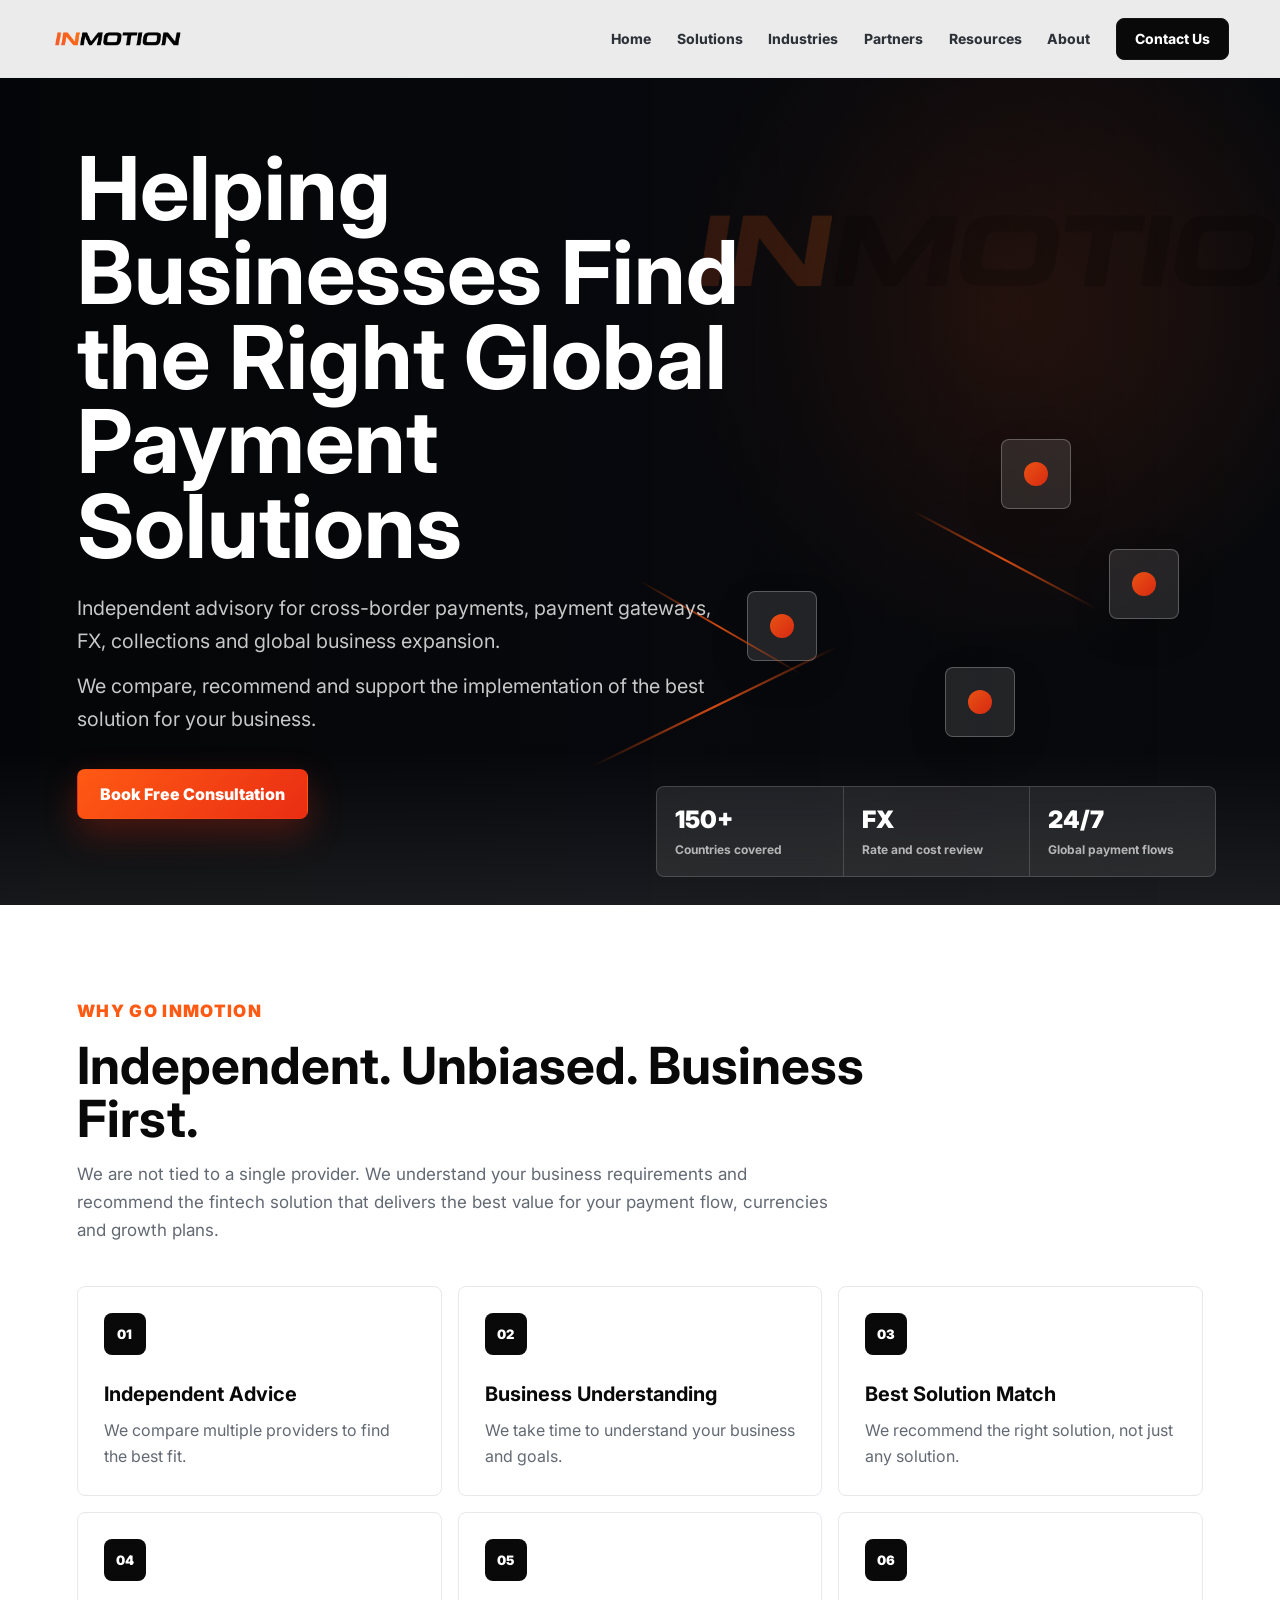
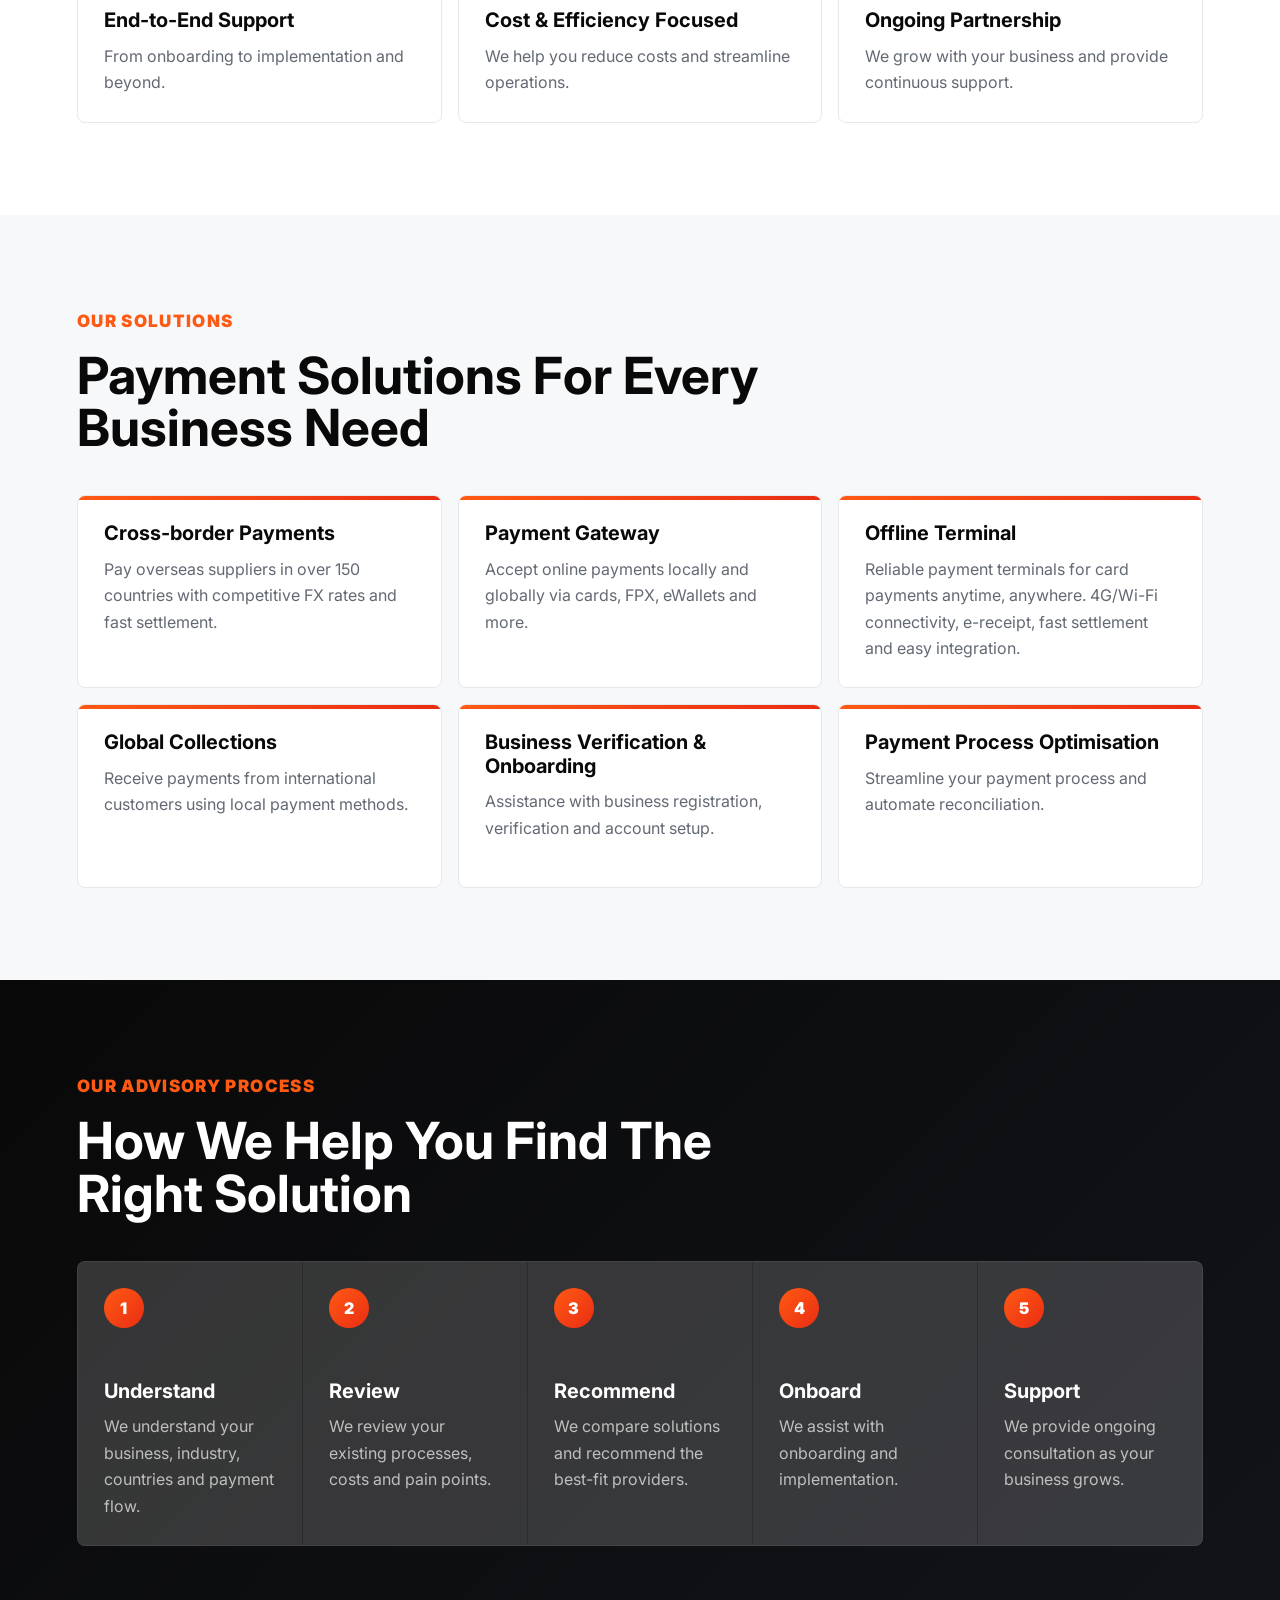
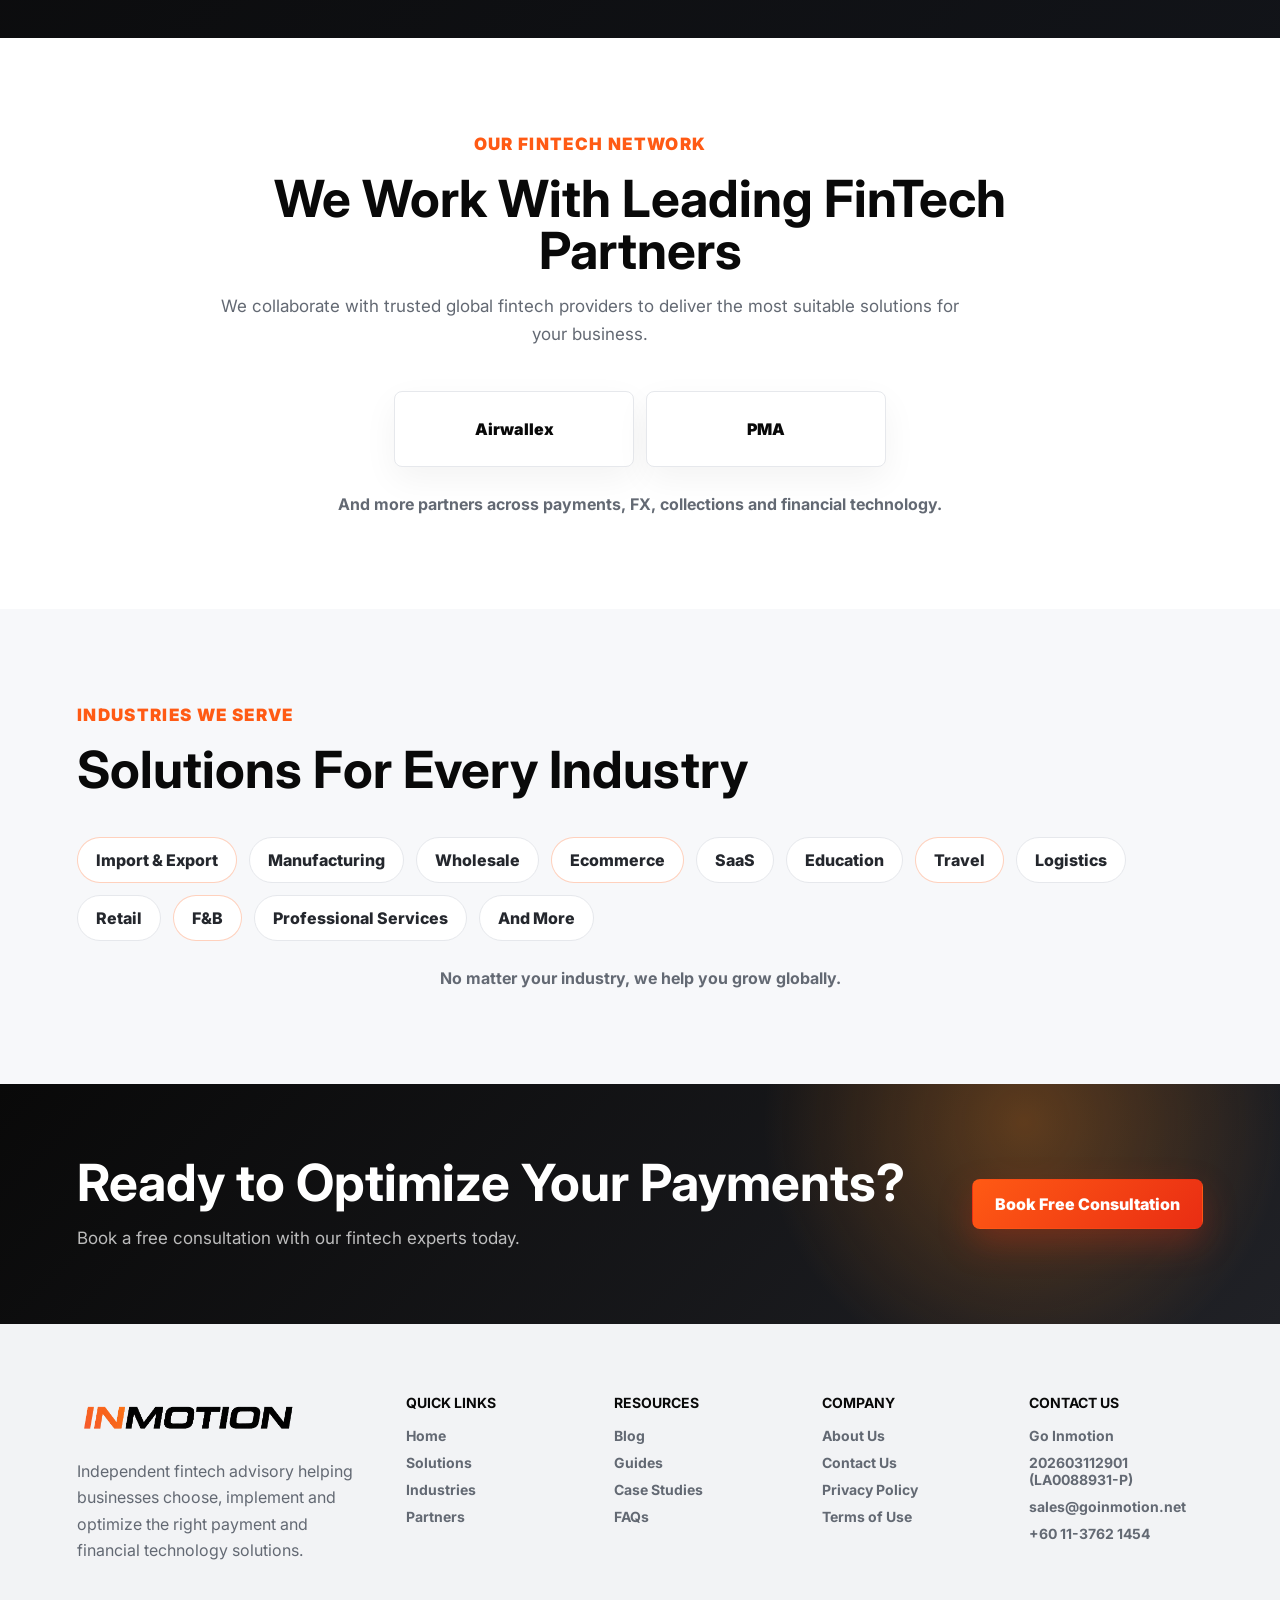
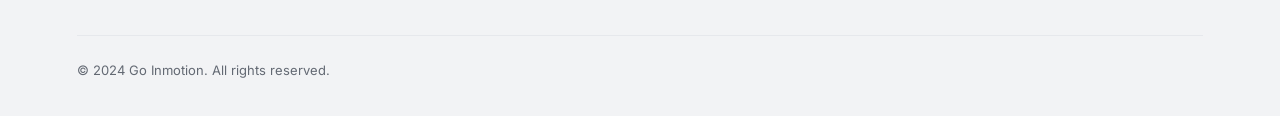
==== index.html @ 0c97b0c2 "Add files via upload" ====
<!doctype html>
<html lang="en">
  <head>
    <meta charset="UTF-8" />
    <meta name="viewport" content="width=device-width, initial-scale=1.0" />
    <meta
      name="description"
      content="Go Inmotion is an independent fintech advisory helping businesses choose, implement and optimize payment, FX, collection and global expansion solutions."
    />
    <title>Go Inmotion | FinTech Advisory</title>
    <link rel="preconnect" href="https://fonts.googleapis.com" />
    <link rel="preconnect" href="https://fonts.gstatic.com" crossorigin />
    <link
      href="https://fonts.googleapis.com/css2?family=Inter:wght@400;500;600;700;800;900&display=swap"
      rel="stylesheet"
    />
    <link rel="stylesheet" href="./styles.css" />
  </head>
  <body>
    <header class="site-header">
      <a class="brand" href="#home" aria-label="Go Inmotion home">
        <img src="./assets/inmotion-logo.png" alt="INMOTION logo" />
      </a>

      <button class="menu-toggle" type="button" aria-label="Open menu" aria-expanded="false">
        <span></span>
        <span></span>
        <span></span>
      </button>

      <nav class="site-nav" aria-label="Primary navigation">
        <a href="#home">Home</a>
        <a href="#solutions">Solutions</a>
        <a href="#industries">Industries</a>
        <a href="#partners">Partners</a>
        <a href="#resources">Resources</a>
        <a href="#about">About</a>
        <a class="nav-cta" href="#contact">Contact Us</a>
      </nav>
    </header>

    <main>
      <section class="hero" id="home">
        <div class="hero-backdrop" aria-hidden="true">
          <img src="./assets/inmotion-logo.png" alt="" />
          <div class="payment-map">
            <span class="node node-a"></span>
            <span class="node node-b"></span>
            <span class="node node-c"></span>
            <span class="node node-d"></span>
            <span class="route route-one"></span>
            <span class="route route-two"></span>
            <span class="route route-three"></span>
          </div>
        </div>

        <div class="hero-content">
          <h1>Helping Businesses Find the Right Global Payment Solutions</h1>
          <p>
            Independent advisory for cross-border payments, payment gateways, FX, collections and
            global business expansion.
          </p>
          <p>
            We compare, recommend and support the implementation of the best solution for your
            business.
          </p>
          <div class="hero-actions">
            <a class="button primary" href="https://wa.me/601137621454" target="_blank" rel="noopener">Book Free Consultation</a>
          </div>
        </div>

        <aside class="hero-panel" aria-label="Advisory highlights">
          <div>
            <span>150+</span>
            <small>Countries covered</small>
          </div>
          <div>
            <span>FX</span>
            <small>Rate and cost review</small>
          </div>
          <div>
            <span>24/7</span>
            <small>Global payment flows</small>
          </div>
        </aside>
      </section>

      <section class="section why-section" id="about">
        <div class="section-heading">
          <p class="eyebrow">Why Go Inmotion</p>
          <h2>Independent. Unbiased. Business First.</h2>
          <p>
            We are not tied to a single provider. We understand your business requirements and
            recommend the fintech solution that delivers the best value for your payment flow,
            currencies and growth plans.
          </p>
        </div>

        <div class="feature-grid">
          <article>
            <span class="feature-icon">01</span>
            <h3>Independent Advice</h3>
            <p>We compare multiple providers to find the best fit.</p>
          </article>
          <article>
            <span class="feature-icon">02</span>
            <h3>Business Understanding</h3>
            <p>We take time to understand your business and goals.</p>
          </article>
          <article>
            <span class="feature-icon">03</span>
            <h3>Best Solution Match</h3>
            <p>We recommend the right solution, not just any solution.</p>
          </article>
          <article>
            <span class="feature-icon">04</span>
            <h3>End-to-End Support</h3>
            <p>From onboarding to implementation and beyond.</p>
          </article>
          <article>
            <span class="feature-icon">05</span>
            <h3>Cost &amp; Efficiency Focused</h3>
            <p>We help you reduce costs and streamline operations.</p>
          </article>
          <article>
            <span class="feature-icon">06</span>
            <h3>Ongoing Partnership</h3>
            <p>We grow with your business and provide continuous support.</p>
          </article>
        </div>
      </section>

      <section class="section solutions-section" id="solutions">
        <div class="section-heading compact">
          <p class="eyebrow">Our Solutions</p>
          <h2>Payment Solutions For Every Business Need</h2>
        </div>

        <div class="solution-grid">
          <article>
            <h3>Cross-border Payments</h3>
            <p>Pay overseas suppliers in over 150 countries with competitive FX rates and fast settlement.</p>
          </article>
          <article>
            <h3>Payment Gateway</h3>
            <p>Accept online payments locally and globally via cards, FPX, eWallets and more.</p>
          </article>
          <article>
            <h3>Offline Terminal</h3>
            <p>
              Reliable payment terminals for card payments anytime, anywhere. 4G/Wi-Fi connectivity,
              e-receipt, fast settlement and easy integration.
            </p>
          </article>
          <article>
            <h3>Global Collections</h3>
            <p>Receive payments from international customers using local payment methods.</p>
          </article>
          <article>
            <h3>Business Verification &amp; Onboarding</h3>
            <p>Assistance with business registration, verification and account setup.</p>
          </article>
          <article>
            <h3>Payment Process Optimisation</h3>
            <p>Streamline your payment process and automate reconciliation.</p>
          </article>
        </div>
      </section>

      <section class="process-band">
        <div class="section process-section">
          <div class="section-heading compact">
            <p class="eyebrow">Our Advisory Process</p>
            <h2>How We Help You Find The Right Solution</h2>
          </div>

          <div class="process-steps">
            <article>
              <span>1</span>
              <h3>Understand</h3>
              <p>We understand your business, industry, countries and payment flow.</p>
            </article>
            <article>
              <span>2</span>
              <h3>Review</h3>
              <p>We review your existing processes, costs and pain points.</p>
            </article>
            <article>
              <span>3</span>
              <h3>Recommend</h3>
              <p>We compare solutions and recommend the best-fit providers.</p>
            </article>
            <article>
              <span>4</span>
              <h3>Onboard</h3>
              <p>We assist with onboarding and implementation.</p>
            </article>
            <article>
              <span>5</span>
              <h3>Support</h3>
              <p>We provide ongoing consultation as your business grows.</p>
            </article>
          </div>
        </div>
      </section>

      <section class="section partners-section" id="partners">
        <div class="section-heading">
          <p class="eyebrow">Our FinTech Network</p>
          <h2>We Work With Leading FinTech Partners</h2>
          <p>
            We collaborate with trusted global fintech providers to deliver the most suitable
            solutions for your business.
          </p>
        </div>

        <div class="partner-strip" aria-label="Fintech partners">
          <span>Airwallex</span>
          <span>PMA</span>
        </div>
        <p class="partner-note">And more partners across payments, FX, collections and financial technology.</p>
      </section>

      <section class="section industries-section" id="industries">
        <div class="section-heading compact">
          <p class="eyebrow">Industries We Serve</p>
          <h2>Solutions For Every Industry</h2>
        </div>

        <div class="industry-cloud">
          <span>Import &amp; Export</span>
          <span>Manufacturing</span>
          <span>Wholesale</span>
          <span>Ecommerce</span>
          <span>SaaS</span>
          <span>Education</span>
          <span>Travel</span>
          <span>Logistics</span>
          <span>Retail</span>
          <span>F&amp;B</span>
          <span>Professional Services</span>
          <span>And More</span>
        </div>
        <p class="industry-note">No matter your industry, we help you grow globally.</p>
      </section>

      <section class="cta-section" id="contact">
        <div>
          <h2>Ready to Optimize Your Payments?</h2>
          <p>Book a free consultation with our fintech experts today.</p>
        </div>
        <a class="button primary" href="https://wa.me/601137621454" target="_blank" rel="noopener">Book Free Consultation</a>
      </section>
    </main>

    <footer class="site-footer">
      <div class="footer-brand">
        <img src="./assets/inmotion-logo.png" alt="INMOTION logo" />
        <p>
          Independent fintech advisory helping businesses choose, implement and optimize the right
          payment and financial technology solutions.
        </p>
      </div>

      <div>
        <h3>Quick Links</h3>
        <a href="#home">Home</a>
        <a href="#solutions">Solutions</a>
        <a href="#industries">Industries</a>
        <a href="#partners">Partners</a>
      </div>

      <div>
        <h3>Resources</h3>
        <a href="#resources">Blog</a>
        <a href="#resources">Guides</a>
        <a href="#resources">Case Studies</a>
        <a href="#resources">FAQs</a>
      </div>

      <div>
        <h3>Company</h3>
        <a href="#about">About Us</a>
        <a href="#contact">Contact Us</a>
        <a href="#home">Privacy Policy</a>
        <a href="#home">Terms of Use</a>
      </div>

      <div>
        <h3>Contact Us</h3>
        <span>Go Inmotion</span>
        <span>202603112901 (LA0088931-P)</span>
        <a href="mailto:sales@goinmotion.net">sales@goinmotion.net</a>
        <a href="tel:+601137621454">+60 11-3762 1454</a>
      </div>

      <p class="copyright">© 2024 Go Inmotion. All rights reserved.</p>
    </footer>

    <script src="./app.js"></script>
  </body>
</html>
---- styles.css ----
:root {
  color-scheme: light;
  --ink: #090909;
  --graphite: #16181c;
  --muted: #636973;
  --line: #e6e8ec;
  --paper: #f7f8fa;
  --white: #ffffff;
  --orange: #ff5a14;
  --red: #e92d13;
  --amber: #ff8a1d;
  --blue: #244d86;
  --green: #0f8f72;
  --shadow: 0 24px 80px rgba(9, 9, 9, 0.14);
  --radius: 8px;
}

* {
  box-sizing: border-box;
}

html {
  scroll-behavior: smooth;
}

body {
  margin: 0;
  font-family: Inter, ui-sans-serif, system-ui, -apple-system, BlinkMacSystemFont, "Segoe UI", sans-serif;
  color: var(--ink);
  background: var(--white);
}

body.menu-open {
  overflow: hidden;
}

img {
  display: block;
  max-width: 100%;
}

a {
  color: inherit;
  text-decoration: none;
}

button,
select {
  font: inherit;
}

button {
  cursor: pointer;
}

h1,
h2,
h3,
p {
  margin-top: 0;
}

p {
  color: var(--muted);
  line-height: 1.65;
}

.site-header {
  position: fixed;
  top: 0;
  right: 0;
  left: 0;
  z-index: 50;
  display: flex;
  align-items: center;
  justify-content: space-between;
  gap: 28px;
  min-height: 78px;
  padding: 14px clamp(18px, 4vw, 56px);
  border-bottom: 1px solid rgba(230, 232, 236, 0.78);
  background: rgba(255, 255, 255, 0.92);
  backdrop-filter: blur(18px);
}

.brand {
  display: inline-flex;
  align-items: center;
  gap: 12px;
  min-width: 218px;
}

.brand img {
  width: 132px;
  height: 34px;
  object-fit: contain;
  object-position: left center;
}

.site-nav {
  display: flex;
  align-items: center;
  gap: clamp(14px, 2vw, 28px);
  color: #2d3138;
  font-size: 14px;
  font-weight: 750;
}

.site-nav a {
  transition: color 180ms ease;
}

.site-nav a:hover {
  color: var(--orange);
}

.nav-cta {
  min-height: 42px;
  display: inline-flex;
  align-items: center;
  padding: 0 18px;
  border: 1px solid #151515;
  border-radius: var(--radius);
  color: var(--white);
  background: var(--ink);
}

.nav-cta:hover {
  color: var(--white);
  background: var(--orange);
  border-color: var(--orange);
}

.menu-toggle {
  display: none;
  width: 44px;
  height: 44px;
  place-items: center;
  border: 1px solid var(--line);
  border-radius: var(--radius);
  background: var(--white);
}

.menu-toggle span {
  width: 18px;
  height: 2px;
  display: block;
  margin: 3px 0;
  background: var(--ink);
}

.hero {
  position: relative;
  min-height: 94vh;
  display: grid;
  align-items: center;
  overflow: hidden;
  padding: 146px clamp(20px, 6vw, 84px) 86px;
  color: var(--white);
  background:
    linear-gradient(90deg, rgba(4, 5, 7, 0.95) 0%, rgba(7, 8, 12, 0.86) 48%, rgba(8, 9, 13, 0.42) 100%),
    radial-gradient(circle at 78% 34%, rgba(255, 90, 20, 0.28), transparent 30%),
    #08090c;
}

.hero::after {
  content: "";
  position: absolute;
  right: 0;
  bottom: 0;
  left: 0;
  height: 18vh;
  background: linear-gradient(180deg, transparent, rgba(255, 255, 255, 0.08));
  pointer-events: none;
}

.hero-backdrop {
  position: absolute;
  inset: 0;
  overflow: hidden;
}

.hero-backdrop img {
  position: absolute;
  right: clamp(-160px, -9vw, -80px);
  top: 21%;
  width: min(720px, 58vw);
  opacity: 0.17;
  filter: grayscale(0.1) contrast(1.15);
}

.payment-map {
  position: absolute;
  right: clamp(18px, 6vw, 110px);
  bottom: 14%;
  width: min(480px, 42vw);
  height: 360px;
  opacity: 0.92;
}

.node {
  position: absolute;
  width: 70px;
  height: 70px;
  border: 1px solid rgba(255, 255, 255, 0.28);
  border-radius: var(--radius);
  background: rgba(255, 255, 255, 0.12);
  box-shadow: 0 14px 42px rgba(0, 0, 0, 0.22);
  backdrop-filter: blur(12px);
}

.node::after {
  content: "";
  position: absolute;
  inset: 22px;
  border-radius: 50%;
  background: linear-gradient(135deg, var(--orange), var(--red));
}

.node-a {
  top: 20px;
  right: 132px;
}

.node-b {
  top: 130px;
  right: 24px;
}

.node-c {
  right: 188px;
  bottom: 42px;
}

.node-d {
  top: 172px;
  left: 24px;
}

.route {
  position: absolute;
  height: 2px;
  background: linear-gradient(90deg, transparent, rgba(255, 90, 20, 0.9), transparent);
  transform-origin: left center;
}

.route-one {
  top: 90px;
  right: 82px;
  width: 210px;
  transform: rotate(28deg);
}

.route-two {
  top: 226px;
  right: 88px;
  width: 276px;
  transform: rotate(154deg);
}

.route-three {
  bottom: 104px;
  right: 214px;
  width: 188px;
  transform: rotate(210deg);
}

.hero-content {
  position: relative;
  z-index: 2;
  max-width: 760px;
}

.eyebrow {
  margin-bottom: 14px;
  color: var(--orange);
  font-size: 12px;
  font-weight: 900;
  letter-spacing: 0.08em;
  text-transform: uppercase;
}

.hero h1 {
  max-width: 840px;
  margin-bottom: 24px;
  color: var(--white);
  font-size: clamp(42px, 7vw, 88px);
  line-height: 0.96;
  letter-spacing: 0;
}

.hero p {
  max-width: 650px;
  margin-bottom: 12px;
  color: rgba(255, 255, 255, 0.78);
  font-size: clamp(16px, 1.55vw, 20px);
}

.hero-actions {
  display: flex;
  flex-wrap: wrap;
  gap: 14px;
  margin-top: 34px;
}

.button {
  min-height: 50px;
  display: inline-flex;
  align-items: center;
  justify-content: center;
  border-radius: var(--radius);
  padding: 0 22px;
  border: 1px solid transparent;
  font-weight: 850;
  transition: transform 180ms ease, box-shadow 180ms ease, background 180ms ease;
}

.button:hover {
  transform: translateY(-2px);
}

.button.primary {
  color: var(--white);
  background: linear-gradient(135deg, var(--orange), var(--red));
  box-shadow: 0 14px 34px rgba(233, 45, 19, 0.28);
}

.button.secondary {
  color: var(--white);
  border-color: rgba(255, 255, 255, 0.34);
  background: rgba(255, 255, 255, 0.08);
}

.hero-panel {
  position: absolute;
  right: clamp(20px, 5vw, 70px);
  bottom: 28px;
  z-index: 2;
  width: min(560px, calc(100% - 40px));
  display: grid;
  grid-template-columns: repeat(3, 1fr);
  border: 1px solid rgba(255, 255, 255, 0.16);
  border-radius: var(--radius);
  background: rgba(255, 255, 255, 0.09);
  backdrop-filter: blur(18px);
}

.hero-panel div {
  padding: 18px;
}

.hero-panel div + div {
  border-left: 1px solid rgba(255, 255, 255, 0.16);
}

.hero-panel span {
  display: block;
  margin-bottom: 4px;
  color: var(--white);
  font-size: 24px;
  font-weight: 900;
}

.hero-panel small {
  color: rgba(255, 255, 255, 0.66);
  font-size: 12px;
  font-weight: 700;
}

.section {
  padding: 92px clamp(20px, 6vw, 84px);
}

.section-heading {
  max-width: 860px;
  margin-bottom: 42px;
}

.section-heading.compact {
  max-width: 760px;
}

.section-heading h2,
.cta-section h2 {
  margin-bottom: 16px;
  font-size: clamp(32px, 4vw, 54px);
  line-height: 1.02;
  letter-spacing: 0;
}

.section-heading p,
.cta-section p {
  max-width: 760px;
  font-size: 17px;
}

.feature-grid,
.solution-grid {
  display: grid;
  grid-template-columns: repeat(3, minmax(0, 1fr));
  gap: 16px;
}

.feature-grid article,
.solution-grid article {
  min-height: 206px;
  padding: 26px;
  border: 1px solid var(--line);
  border-radius: var(--radius);
  background: var(--white);
  transition: transform 180ms ease, box-shadow 180ms ease, border-color 180ms ease;
}

.feature-grid article:hover,
.solution-grid article:hover {
  transform: translateY(-4px);
  border-color: rgba(255, 90, 20, 0.28);
  box-shadow: 0 18px 44px rgba(9, 9, 9, 0.08);
}

.feature-icon {
  width: 42px;
  height: 42px;
  display: grid;
  place-items: center;
  margin-bottom: 28px;
  border-radius: var(--radius);
  color: var(--white);
  background: var(--ink);
  font-size: 13px;
  font-weight: 900;
}

.feature-grid h3,
.solution-grid h3,
.process-steps h3 {
  margin-bottom: 10px;
  font-size: 20px;
  line-height: 1.18;
}

.feature-grid p,
.solution-grid p,
.process-steps p {
  margin-bottom: 0;
}

.solutions-section {
  background: var(--paper);
}

.solution-grid article {
  min-height: 184px;
  position: relative;
  overflow: hidden;
}

.solution-grid article::before {
  content: "";
  position: absolute;
  top: 0;
  right: 0;
  left: 0;
  height: 4px;
  background: linear-gradient(90deg, var(--orange), var(--red));
}

.process-band {
  color: var(--white);
  background:
    linear-gradient(135deg, rgba(9, 9, 9, 0.96), rgba(18, 20, 25, 0.98)),
    var(--ink);
}

.process-section .section-heading h2 {
  color: var(--white);
}

.process-section .section-heading p:not(.eyebrow) {
  color: rgba(255, 255, 255, 0.7);
}

.process-steps {
  display: grid;
  grid-template-columns: repeat(5, minmax(0, 1fr));
  gap: 1px;
  overflow: hidden;
  border: 1px solid rgba(255, 255, 255, 0.12);
  border-radius: var(--radius);
  background: rgba(255, 255, 255, 0.12);
}

.process-steps article {
  min-height: 230px;
  padding: 26px;
  background: rgba(255, 255, 255, 0.06);
}

.process-steps span {
  width: 40px;
  height: 40px;
  display: grid;
  place-items: center;
  margin-bottom: 52px;
  border-radius: 50%;
  color: var(--white);
  background: linear-gradient(135deg, var(--orange), var(--red));
  font-weight: 900;
}

.process-steps p {
  color: rgba(255, 255, 255, 0.68);
}

.partners-section {
  text-align: center;
}

.partners-section .section-heading {
  margin-right: auto;
  margin-left: auto;
}

.partner-strip {
  display: grid;
  grid-template-columns: repeat(2, minmax(160px, 240px));
  justify-content: center;
  gap: 12px;
  margin-top: 34px;
}

.partner-strip span {
  min-height: 76px;
  display: grid;
  place-items: center;
  border: 1px solid var(--line);
  border-radius: var(--radius);
  background: var(--white);
  box-shadow: 0 12px 34px rgba(9, 9, 9, 0.05);
  font-weight: 900;
}

.partner-note,
.industry-note {
  margin: 24px auto 0;
  text-align: center;
  font-weight: 700;
}

.industries-section {
  background: var(--paper);
}

.industry-cloud {
  display: flex;
  flex-wrap: wrap;
  gap: 12px;
}

.industry-cloud span {
  min-height: 46px;
  display: inline-flex;
  align-items: center;
  border: 1px solid var(--line);
  border-radius: 999px;
  padding: 0 18px;
  background: var(--white);
  color: #24272d;
  font-weight: 800;
}

.industry-cloud span:nth-child(3n + 1) {
  border-color: rgba(255, 90, 20, 0.28);
}

.cta-section {
  display: flex;
  align-items: center;
  justify-content: space-between;
  gap: 28px;
  padding: 72px clamp(20px, 6vw, 84px);
  color: var(--white);
  background:
    radial-gradient(circle at 80% 16%, rgba(255, 138, 29, 0.3), transparent 25%),
    linear-gradient(135deg, #090909, #202126);
}

.cta-section h2 {
  color: var(--white);
}

.cta-section p {
  margin-bottom: 0;
  color: rgba(255, 255, 255, 0.72);
}

.cta-section .button {
  flex: 0 0 auto;
}

.site-footer {
  display: grid;
  grid-template-columns: 1.7fr repeat(4, minmax(130px, 1fr));
  gap: 34px;
  padding: 70px clamp(20px, 6vw, 84px) 34px;
  background: #f2f3f5;
}

.footer-brand img {
  width: 220px;
  height: 46px;
  margin-bottom: 18px;
  object-fit: contain;
  object-position: left center;
}

.footer-brand h2 {
  margin-bottom: 4px;
  font-size: 22px;
}

.footer-brand p {
  max-width: 390px;
  margin-bottom: 10px;
}

.site-footer h3 {
  margin: 0 0 16px;
  font-size: 14px;
  text-transform: uppercase;
}

.site-footer a,
.site-footer span,
.site-footer strong {
  display: block;
  margin-bottom: 10px;
  color: var(--muted);
  font-size: 14px;
  font-weight: 700;
}

.site-footer a:hover {
  color: var(--orange);
}

.site-footer strong {
  color: var(--ink);
}

.copyright {
  grid-column: 1 / -1;
  margin: 28px 0 0;
  padding-top: 24px;
  border-top: 1px solid var(--line);
  font-size: 13px;
}

@media (max-width: 1080px) {
  .feature-grid,
  .solution-grid {
    grid-template-columns: repeat(2, minmax(0, 1fr));
  }

  .process-steps {
    grid-template-columns: repeat(2, minmax(0, 1fr));
  }

  .site-footer {
    grid-template-columns: repeat(2, minmax(0, 1fr));
  }

  .footer-brand {
    grid-column: 1 / -1;
  }
}

@media (max-width: 860px) {
  .site-header {
    min-height: 70px;
  }

  .menu-toggle {
    display: grid;
  }

  .site-nav {
    position: fixed;
    top: 70px;
    right: 14px;
    left: 14px;
    display: none;
    flex-direction: column;
    align-items: stretch;
    gap: 0;
    padding: 12px;
    border: 1px solid var(--line);
    border-radius: var(--radius);
    background: var(--white);
    box-shadow: var(--shadow);
  }

  body.menu-open .site-nav {
    display: flex;
  }

  .site-nav a {
    padding: 14px;
    border-radius: var(--radius);
  }

  .nav-cta {
    justify-content: center;
    margin-top: 6px;
  }

  .hero {
    min-height: 900px;
    align-items: start;
    padding-top: 126px;
  }

  .hero-backdrop img {
    top: auto;
    right: -190px;
    bottom: 190px;
    width: 620px;
  }

  .payment-map {
    right: -40px;
    bottom: 110px;
    width: 420px;
    max-width: none;
    transform: scale(0.78);
  }

  .hero-panel {
    right: 20px;
    left: 20px;
    width: auto;
  }

  .cta-section {
    align-items: flex-start;
    flex-direction: column;
  }
}

@media (max-width: 640px) {
  .brand {
    min-width: 0;
  }

  .brand img {
    width: 106px;
  }

  .hero {
    min-height: 880px;
    padding-right: 20px;
    padding-left: 20px;
  }

  .hero h1 {
    font-size: 43px;
  }

  .hero-actions .button {
    width: 100%;
  }

  .hero-panel {
    grid-template-columns: 1fr;
  }

  .hero-panel div + div {
    border-top: 1px solid rgba(255, 255, 255, 0.16);
    border-left: 0;
  }

  .feature-grid,
  .solution-grid,
  .process-steps,
  .partner-strip,
  .site-footer {
    grid-template-columns: 1fr;
  }

  .section {
    padding-top: 68px;
    padding-bottom: 68px;
  }

  .feature-grid article,
  .solution-grid article,
  .process-steps article {
    padding: 22px;
  }

  .process-steps span {
    margin-bottom: 32px;
  }

  .copyright,
  .footer-brand {
    grid-column: auto;
  }
}
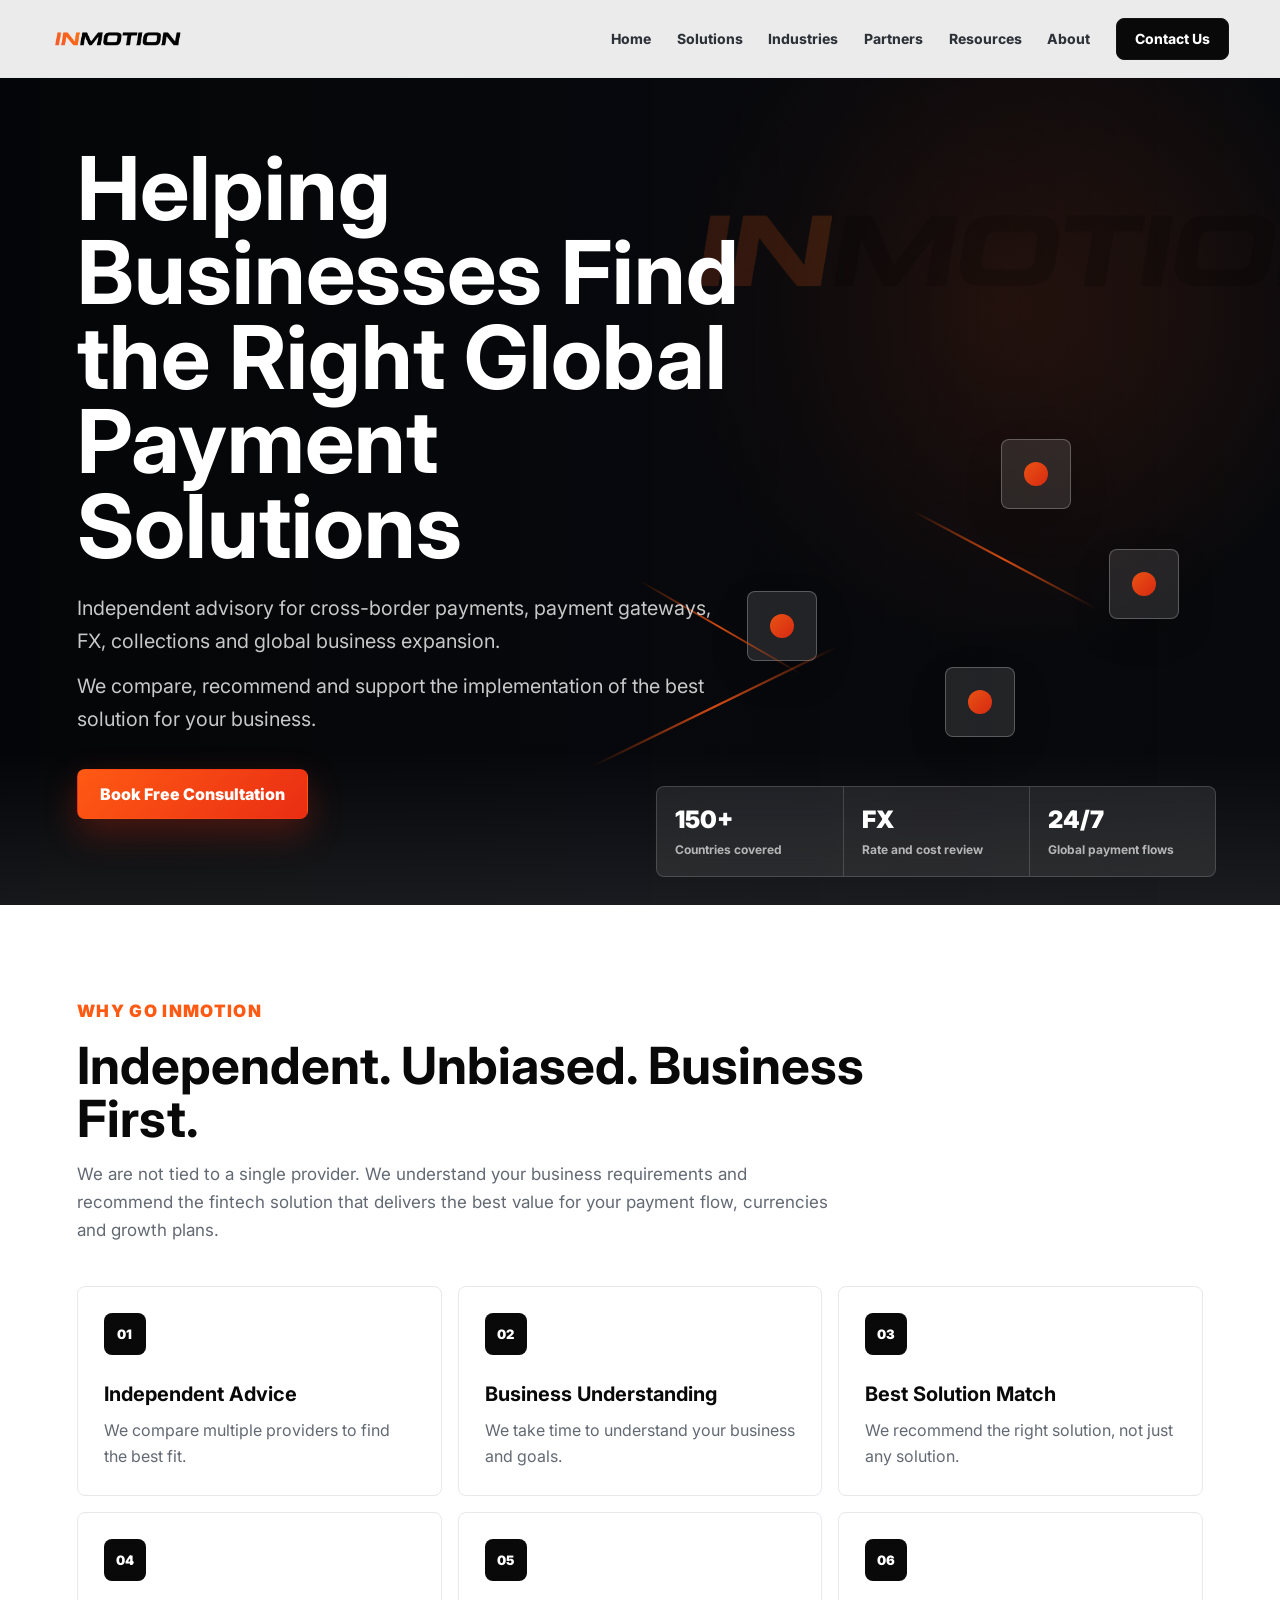
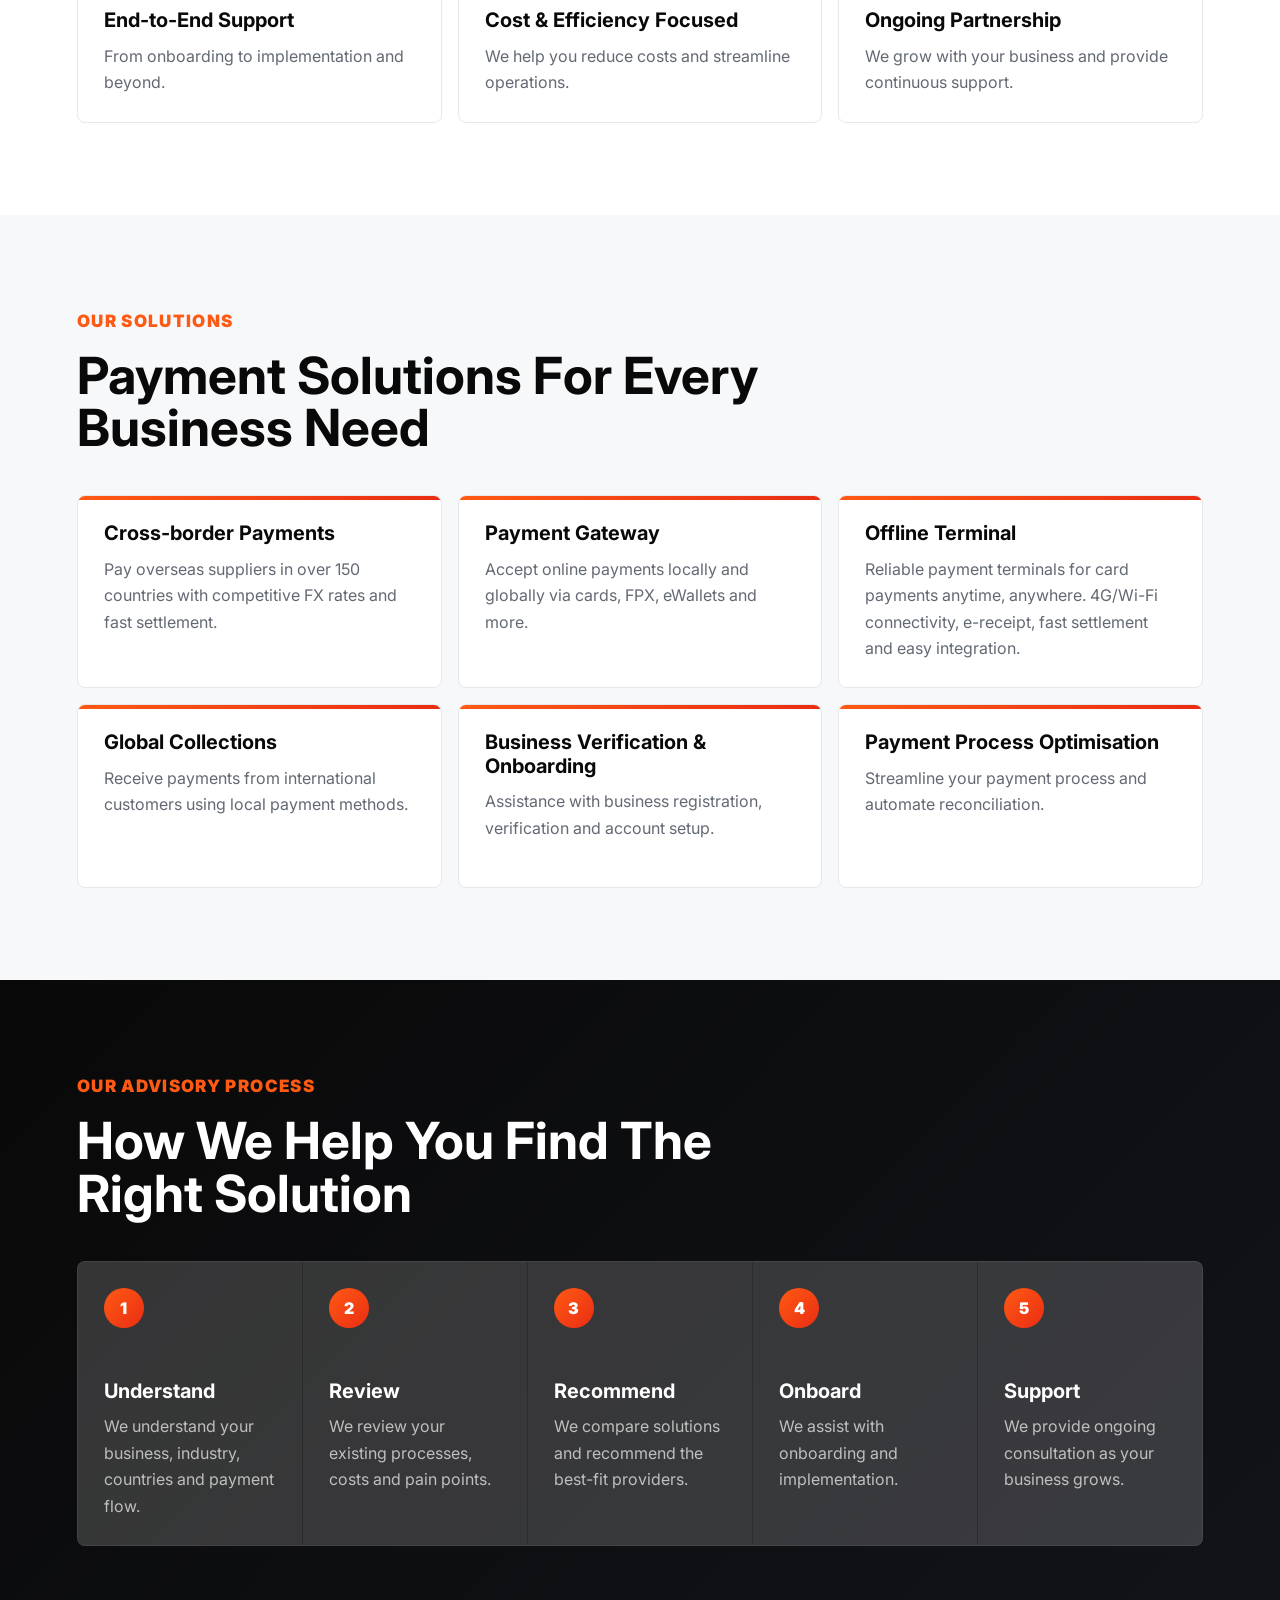
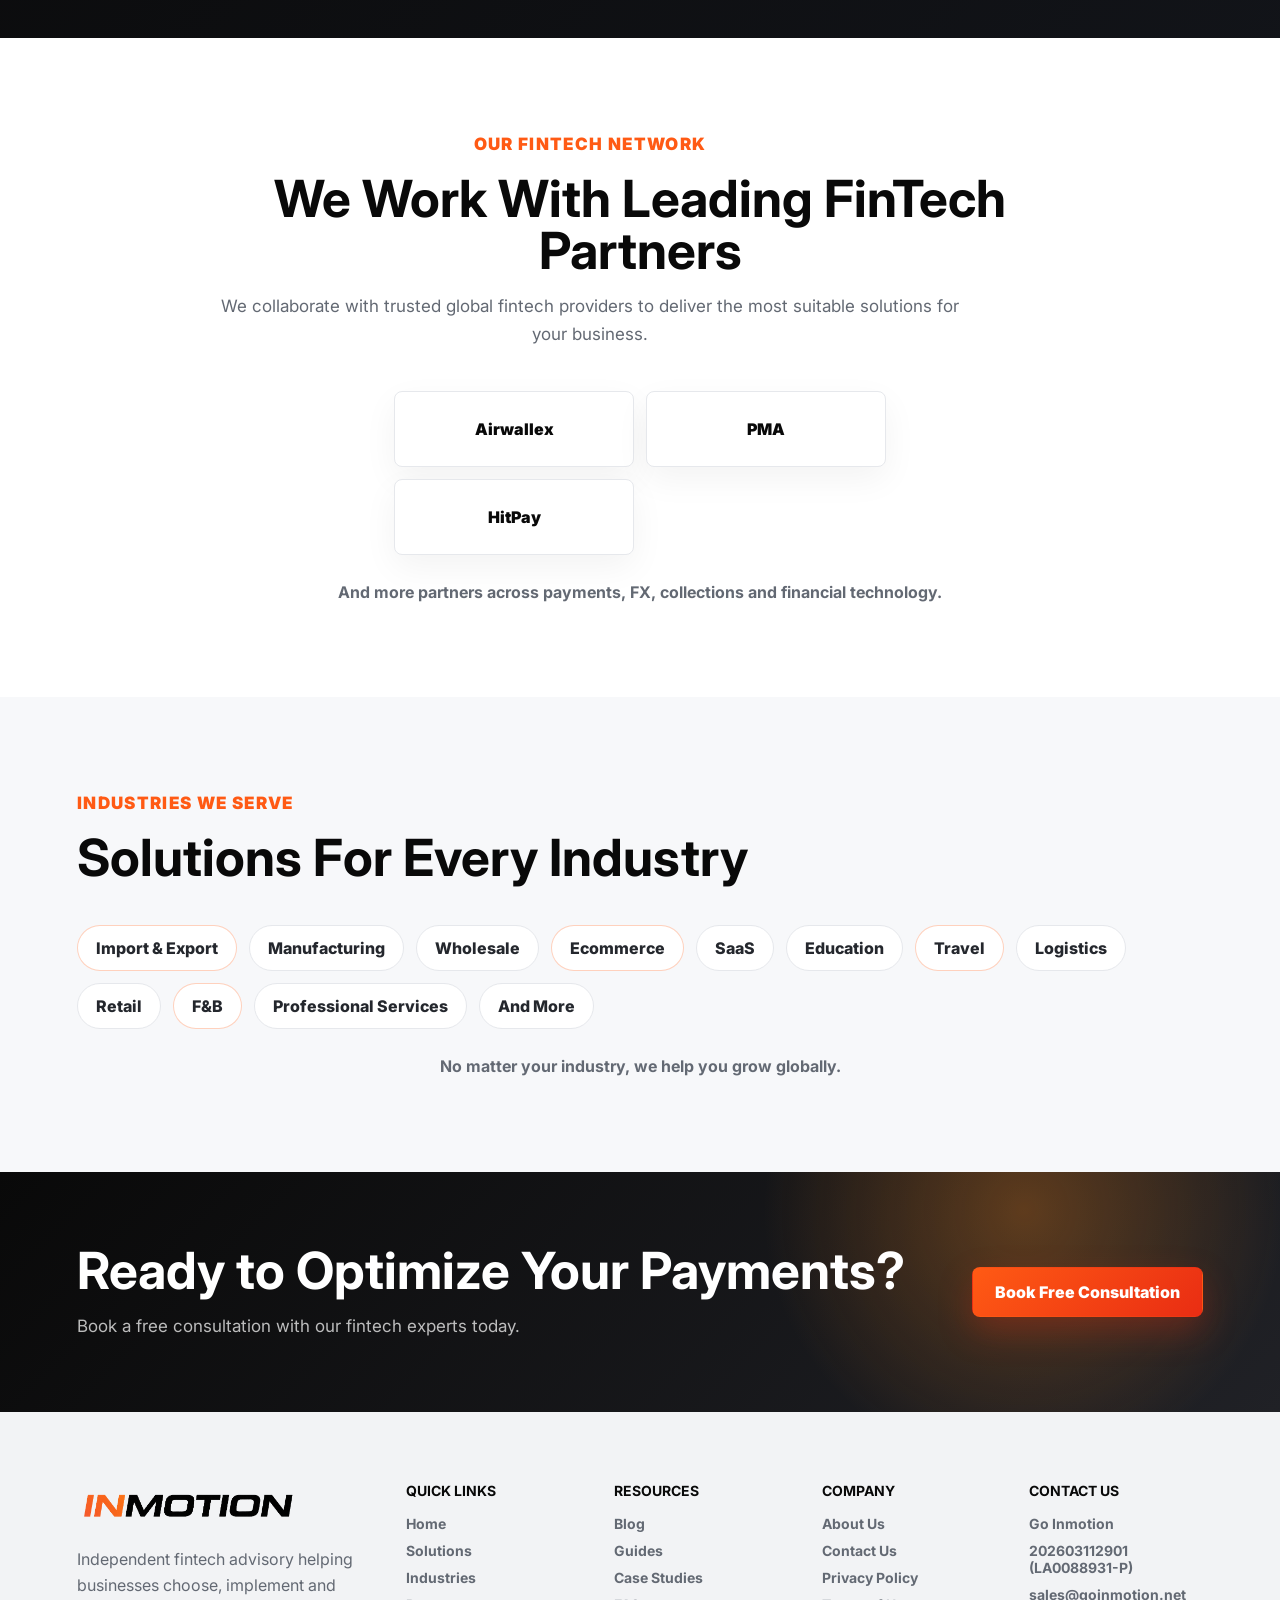
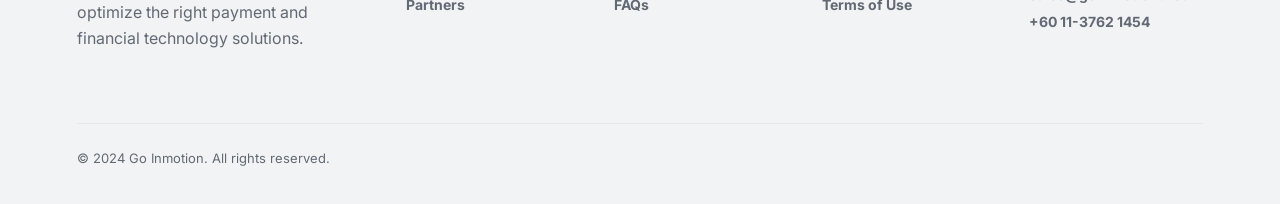
==== commit 5c2260ca: "Add files via upload" ====
--- a/index.html
+++ b/index.html
@@ -215,8 +215,9 @@
         </div>
 
         <div class="partner-strip" aria-label="Fintech partners">
-          <span>Airwallex</span>
+          <a href="https://partners.airwallex.com/55f5vh0z0os5" target="_blank" rel="noopener">Airwallex</a>
           <span>PMA</span>
+          <a href="https://dashboard.hit-pay.com/register?partner_referral=GOINYPPKZN" target="_blank" rel="noopener">HitPay</a>
         </div>
         <p class="partner-note">And more partners across payments, FX, collections and financial technology.</p>
       </section>
--- a/styles.css
+++ b/styles.css
@@ -528,7 +528,8 @@
   margin-top: 34px;
 }
 
-.partner-strip span {
+.partner-strip span,
+.partner-strip a {
   min-height: 76px;
   display: grid;
   place-items: center;
@@ -537,6 +538,16 @@
   background: var(--white);
   box-shadow: 0 12px 34px rgba(9, 9, 9, 0.05);
   font-weight: 900;
+}
+
+.partner-strip a {
+  transition: transform 180ms ease, border-color 180ms ease, box-shadow 180ms ease;
+}
+
+.partner-strip a:hover {
+  transform: translateY(-2px);
+  border-color: rgba(255, 90, 20, 0.28);
+  box-shadow: 0 18px 44px rgba(9, 9, 9, 0.08);
 }
 
 .partner-note,
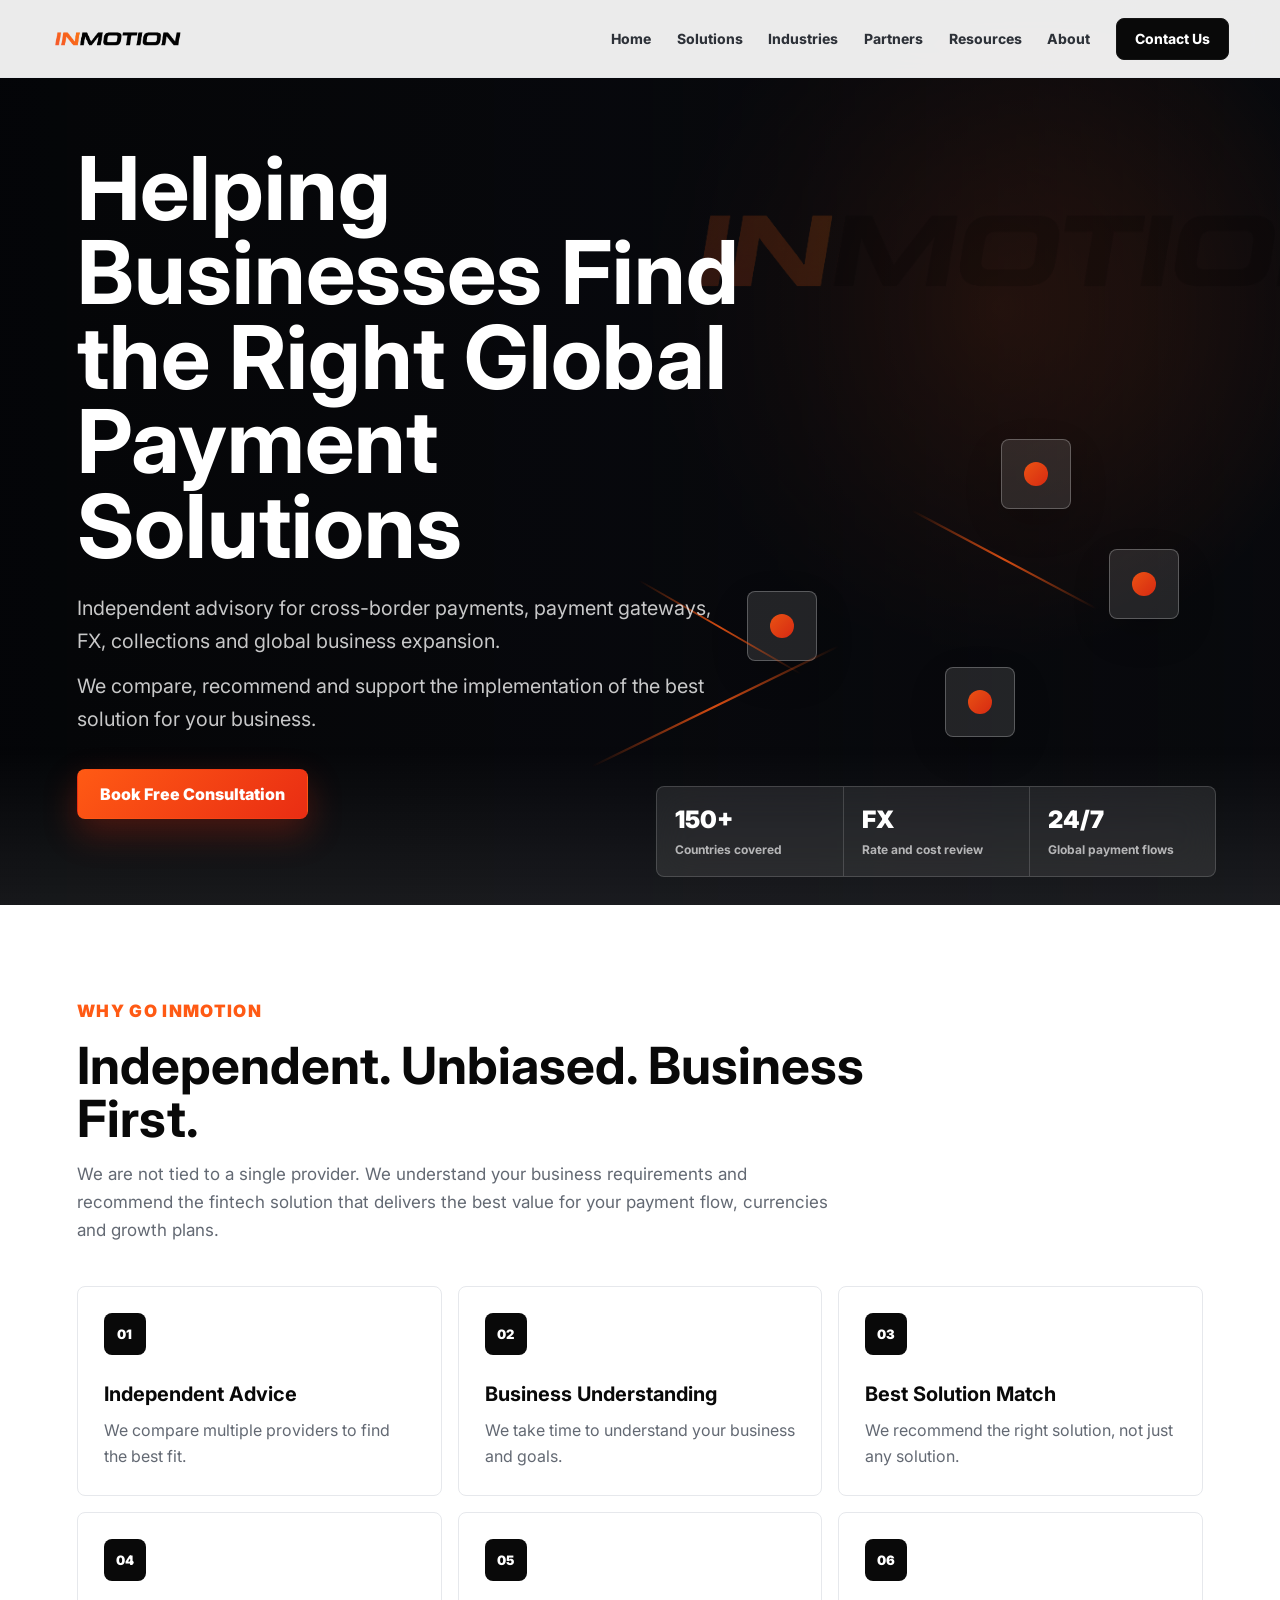
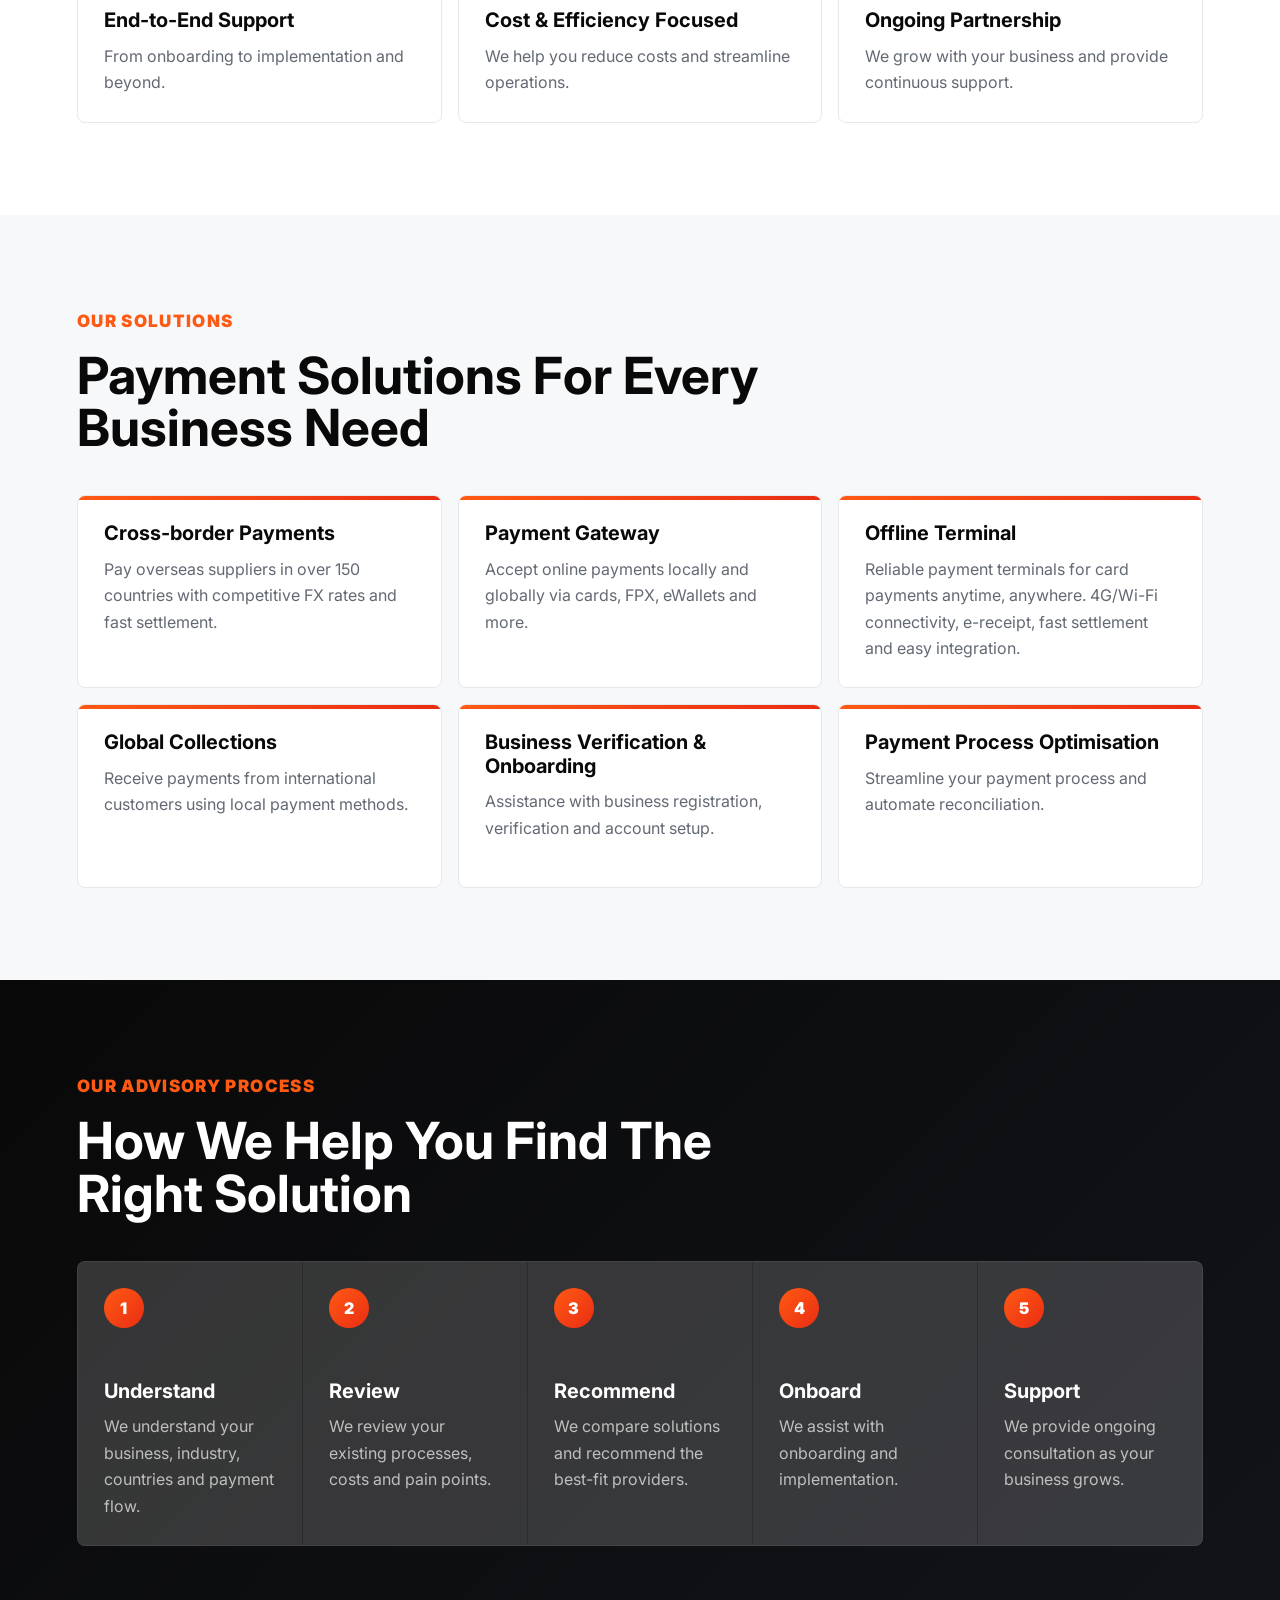
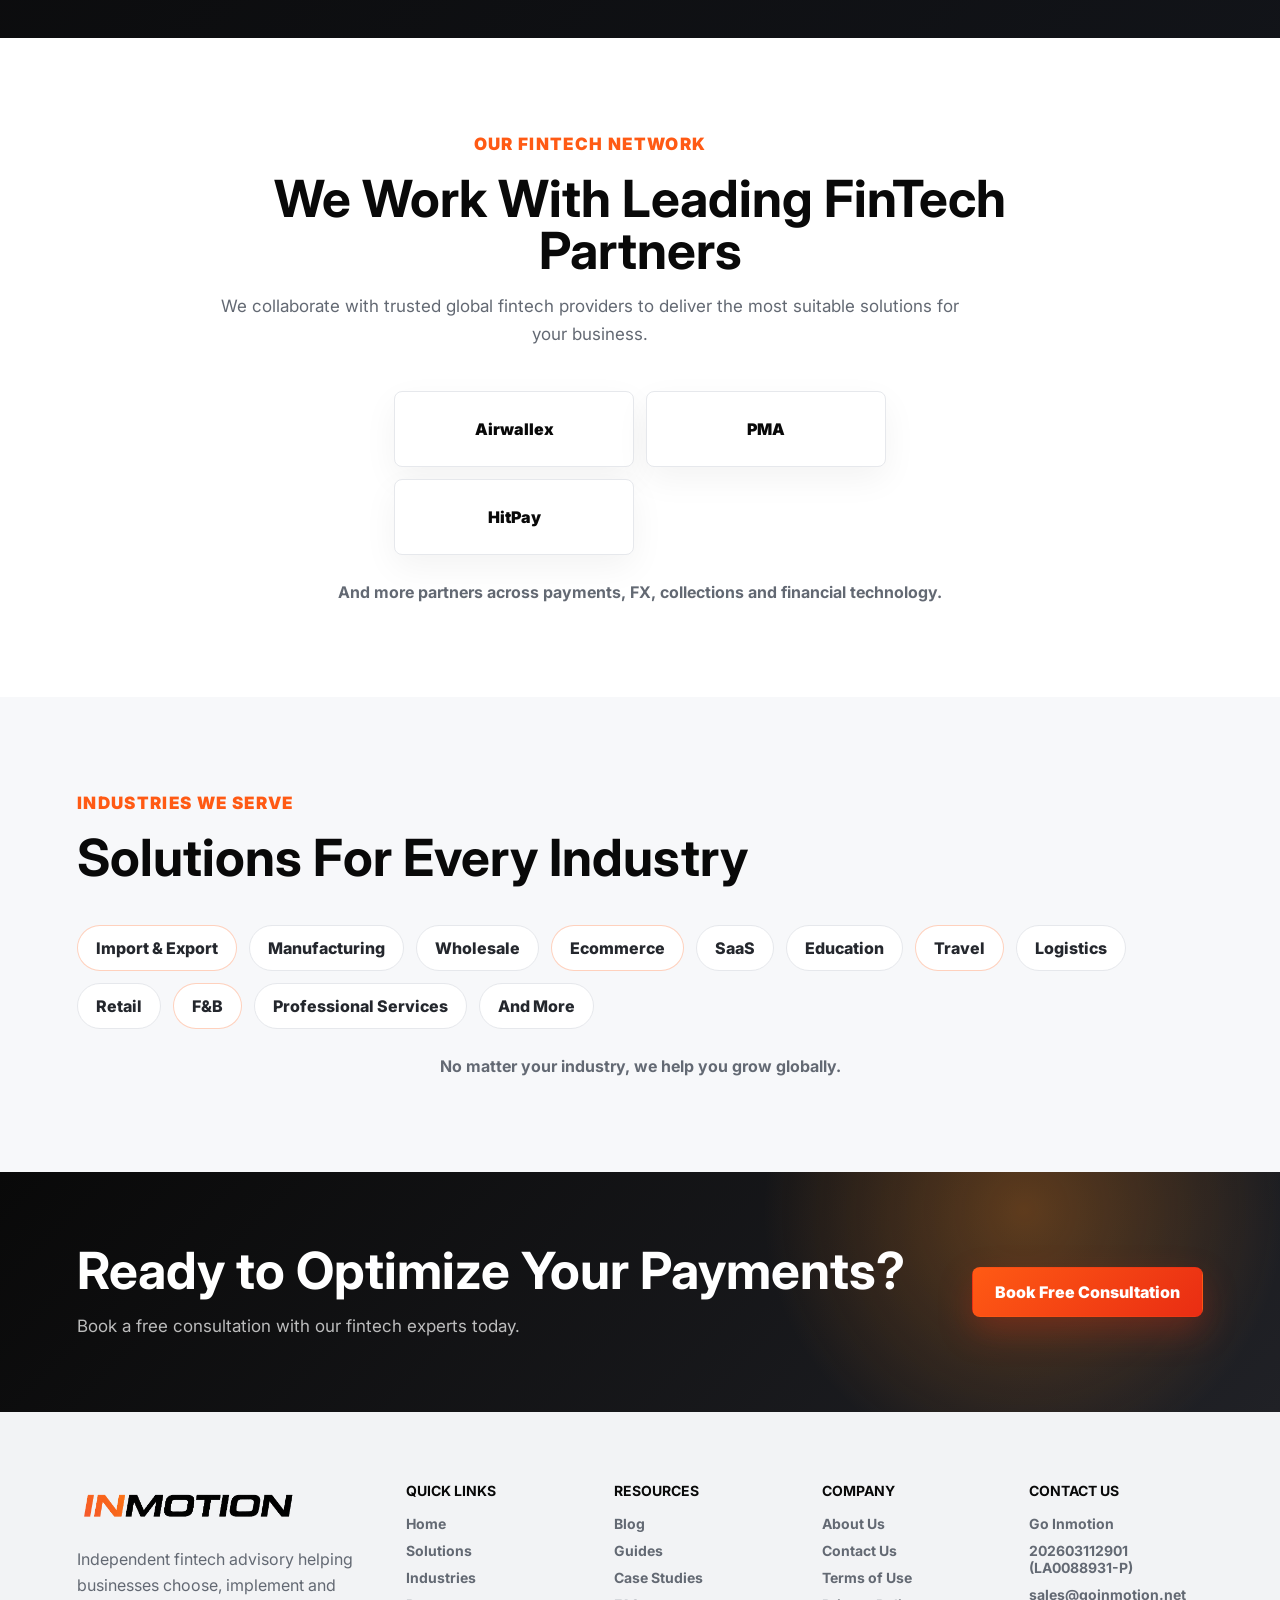
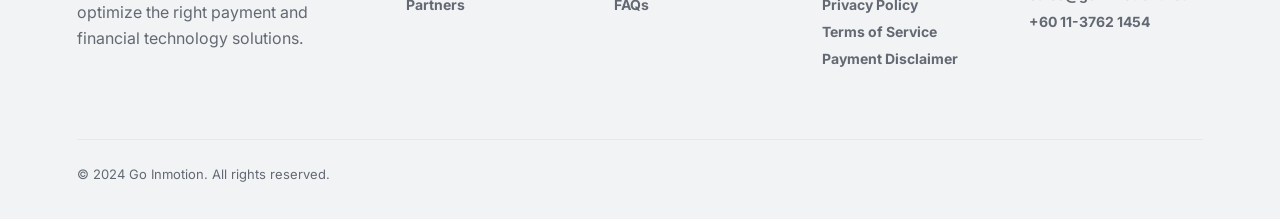
==== commit c2c3e2fe: "Add files via upload" ====
--- a/index.html
+++ b/index.html
@@ -283,8 +283,10 @@
         <h3>Company</h3>
         <a href="#about">About Us</a>
         <a href="#contact">Contact Us</a>
+        <a href="#home">Terms of Use</a>
         <a href="#home">Privacy Policy</a>
-        <a href="#home">Terms of Use</a>
+        <a href="./terms-of-service.html">Terms of Service</a>
+        <a href="#home">Payment Disclaimer</a>
       </div>
 
       <div>
--- a/styles.css
+++ b/styles.css
@@ -608,6 +608,63 @@
   flex: 0 0 auto;
 }
 
+.legal-page {
+  padding-top: 78px;
+  background: var(--paper);
+}
+
+.legal-hero {
+  padding: 86px clamp(20px, 6vw, 84px) 46px;
+  background: var(--white);
+}
+
+.legal-hero h1 {
+  max-width: 900px;
+  margin-bottom: 18px;
+  font-size: clamp(42px, 6vw, 76px);
+  line-height: 0.98;
+}
+
+.legal-hero p:not(.eyebrow) {
+  max-width: 760px;
+  margin-bottom: 0;
+  font-size: 18px;
+}
+
+.legal-content {
+  display: grid;
+  gap: 18px;
+  padding: 46px clamp(20px, 6vw, 84px) 92px;
+}
+
+.legal-content article {
+  max-width: 920px;
+  padding: 28px;
+  border: 1px solid var(--line);
+  border-radius: var(--radius);
+  background: var(--white);
+  box-shadow: 0 12px 34px rgba(9, 9, 9, 0.04);
+}
+
+.legal-content h2 {
+  margin-bottom: 14px;
+  font-size: 24px;
+}
+
+.legal-content ul {
+  display: grid;
+  gap: 9px;
+  margin: 0 0 18px;
+  padding-left: 20px;
+  color: var(--muted);
+  line-height: 1.55;
+}
+
+.legal-content p:last-child,
+.legal-content ul:last-child {
+  margin-bottom: 0;
+}
+
 .site-footer {
   display: grid;
   grid-template-columns: 1.7fr repeat(4, minmax(130px, 1fr));
